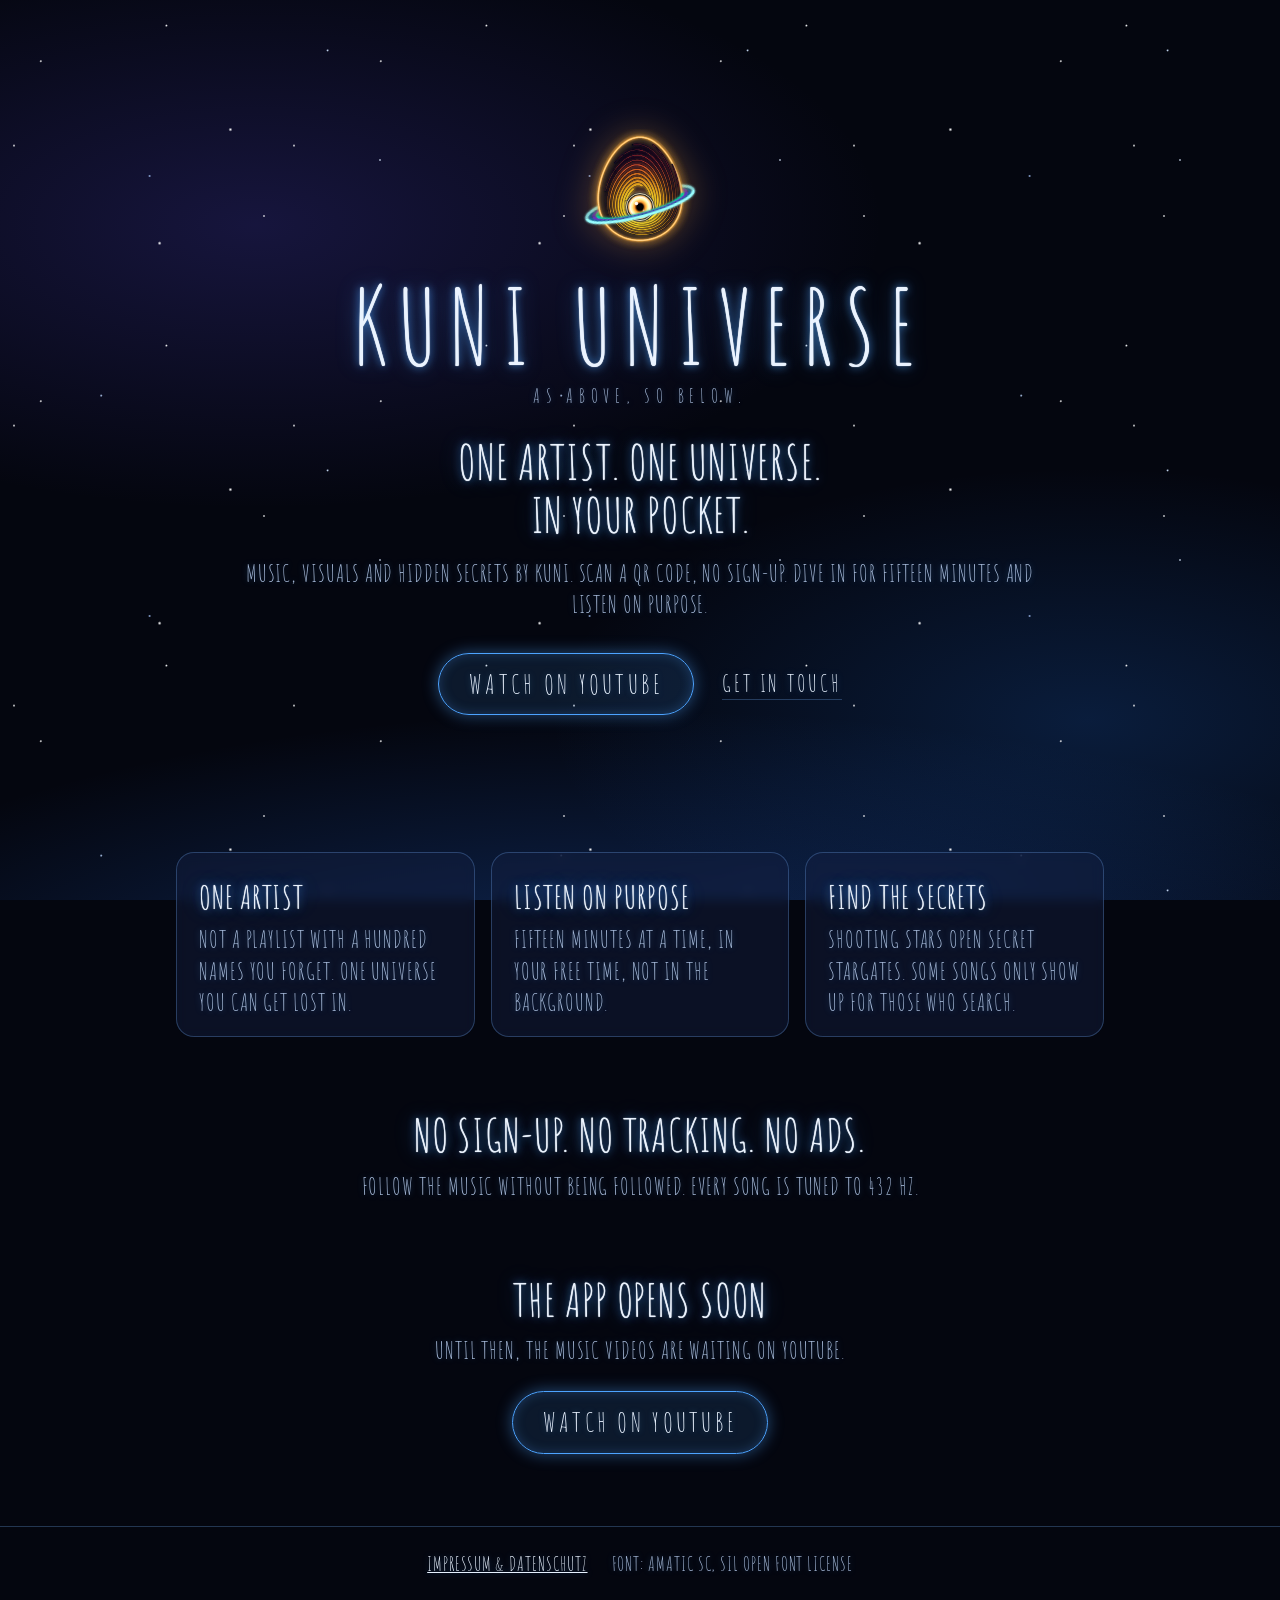
==== index.html @ 6fb6143b "Add the kuni universe landing page with imprint and privacy notice Static page in English with a You" ====
<!doctype html>
<html lang="en">
<head>
  <meta charset="utf-8">
  <meta name="viewport" content="width=device-width, initial-scale=1">
  <title>KUNI UNIVERSE</title>
  <meta name="description" content="One artist, one universe, in your pocket. Music by kuni. No sign-up, no tracking, no ads.">
  <meta name="theme-color" content="#04060f">
  <link rel="icon" type="image/png" href="img/icon.png">
  <link rel="apple-touch-icon" href="img/icon.png">
  <link rel="stylesheet" href="style.css">
</head>
<body>
  <div class="sky" aria-hidden="true"></div>

  <main>
    <!-- Hero: Logo, Name, Botschaft, Knöpfe -->
    <header class="hero">
      <img class="mark" src="img/kuni-mark.svg" alt="" width="132" height="132">
      <h1>KUNI UNIVERSE</h1>
      <p class="tagline">AS ABOVE, SO BELOW.</p>
      <p class="claim">ONE ARTIST. ONE UNIVERSE.<br>IN YOUR POCKET.</p>
      <p class="lead">Music, visuals and hidden secrets by kuni. Scan a QR code, no sign-up. Dive in for fifteen minutes and listen on purpose.</p>
      <div class="cta">
        <a class="btn" href="https://www.youtube.com/@kuniuniverse" rel="noopener">WATCH ON YOUTUBE</a>
        <a class="link" href="mailto:christopherkunert11@gmail.com?subject=KUNI%20UNIVERSE">GET IN TOUCH</a>
      </div>
    </header>

    <!-- Drei Gründe -->
    <section class="cards" aria-label="Why kuni universe">
      <article class="card">
        <h2>ONE ARTIST</h2>
        <p>Not a playlist with a hundred names you forget. One universe you can get lost in.</p>
      </article>
      <article class="card">
        <h2>LISTEN ON PURPOSE</h2>
        <p>Fifteen minutes at a time, in your free time, not in the background.</p>
      </article>
      <article class="card">
        <h2>FIND THE SECRETS</h2>
        <p>Shooting stars open secret stargates. Some songs only show up for those who search.</p>
      </article>
    </section>

    <!-- Versprechen -->
    <section class="promise">
      <h2>NO SIGN-UP. NO TRACKING. NO ADS.</h2>
      <p>Follow the music without being followed. Every song is tuned to 432 Hz.</p>
    </section>

    <!-- Abschluss mit zweitem CTA -->
    <section class="soon">
      <h2>THE APP OPENS SOON</h2>
      <p>Until then, the music videos are waiting on YouTube.</p>
      <a class="btn" href="https://www.youtube.com/@kuniuniverse" rel="noopener">WATCH ON YOUTUBE</a>
    </section>
  </main>

  <footer>
    <a href="impressum.html">IMPRESSUM &amp; DATENSCHUTZ</a>
    <span>Font: Amatic SC, SIL Open Font License</span>
  </footer>
</body>
</html>
---- style.css ----
/* Schrift: Amatic SC, selbst gehostet (SIL OFL, Lizenz in fonts/) */
@font-face {
  font-family: "Amatic SC";
  src: url("fonts/amatic-sc-latin.woff2") format("woff2");
  font-display: swap;
  unicode-range: U+0000-00FF, U+0131, U+0152-0153, U+02BB-02BC, U+02C6, U+02DA, U+02DC, U+2000-206F, U+20AC, U+2122, U+2191, U+2193, U+2212, U+2215, U+FEFF, U+FFFD;
}
@font-face {
  font-family: "Amatic SC";
  src: url("fonts/amatic-sc-latin-ext.woff2") format("woff2");
  font-display: swap;
  unicode-range: U+0100-02AF, U+0304, U+0308, U+0329, U+1E00-1E9F, U+1EF2-1EFF, U+2020, U+20A0-20AB, U+20AD-20C0, U+2113, U+2C60-2C7F, U+A720-A7FF;
}

/* Farben wie in der App: tiefes Blau, Neon-Blau */
:root {
  --bg: #04060f;
  --ink: #eaf3ff;
  --muted: #a9bddc;
  --neon: #4da3ff;
  --glass: rgba(20, 32, 64, 0.45);
  --line: rgba(120, 180, 255, 0.28);
  --glow: 0 0 1px #fff, 0 0 8px rgba(77, 163, 255, 0.85), 0 0 22px rgba(77, 163, 255, 0.45);
}

* { box-sizing: border-box; }

html { background: var(--bg); }

body {
  margin: 0;
  min-height: 100vh;
  /* durchsichtig, sonst verdeckt der Body den Sternenhimmel */
  background: transparent;
  color: var(--ink);
  font-family: "Amatic SC", "Arial Narrow", sans-serif;
  font-size: 1.45rem;
  line-height: 1.35;
  text-transform: uppercase;
  letter-spacing: 0.04em;
  text-shadow: 0 0 6px rgba(77, 163, 255, 0.35);
  -webkit-font-smoothing: antialiased;
}

/* Sternenhimmel nur aus Verläufen, kein Bild */
.sky {
  position: fixed;
  inset: 0;
  z-index: -1;
  background:
    radial-gradient(1.5px 1.5px at 12% 18%, #fff, transparent),
    radial-gradient(1.5px 1.5px at 78% 12%, #cfe3ff, transparent),
    radial-gradient(2px 2px at 42% 64%, #fff, transparent),
    radial-gradient(1.5px 1.5px at 88% 72%, #fff, transparent),
    radial-gradient(1.5px 1.5px at 22% 86%, #bcd6ff, transparent),
    radial-gradient(2px 2px at 64% 36%, #fff, transparent),
    radial-gradient(1.5px 1.5px at 5% 52%, #fff, transparent),
    radial-gradient(1.5px 1.5px at 95% 40%, #dbe9ff, transparent),
    radial-gradient(1.5px 1.5px at 52% 8%, #fff, transparent),
    radial-gradient(1.5px 1.5px at 34% 40%, #a8c8ff, transparent),
    radial-gradient(ellipse 70% 45% at 20% 25%, rgba(70, 60, 180, 0.28), transparent 70%),
    radial-gradient(ellipse 60% 40% at 85% 80%, rgba(30, 110, 220, 0.22), transparent 70%),
    radial-gradient(ellipse 120% 60% at 50% 115%, rgba(40, 120, 255, 0.35), transparent 60%),
    var(--bg);
  background-size: 340px 340px, 420px 420px, 380px 380px, 300px 300px, 460px 460px, 360px 360px, 280px 280px, 400px 400px, 320px 320px, 440px 440px, 100% 100%, 100% 100%, 100% 100%, 100% 100%;
}

main {
  max-width: 960px;
  margin: 0 auto;
  padding: 0 16px;
}

h1, h2 { font-weight: 400; margin: 0; text-shadow: var(--glow); }

/* Hero */
.hero {
  min-height: min(92vh, 860px);
  display: flex;
  flex-direction: column;
  align-items: center;
  justify-content: center;
  text-align: center;
  padding: 48px 0 32px;
}
.mark {
  width: 132px;
  height: 132px;
  filter: drop-shadow(0 0 18px rgba(255, 170, 60, 0.35));
  animation: float 7s ease-in-out infinite;
}
h1 {
  font-size: clamp(3.2rem, 15vw, 6.5rem);
  line-height: 1;
  letter-spacing: 0.12em;
  margin-top: 12px;
}
.tagline { color: var(--muted); margin: 6px 0 28px; letter-spacing: 0.3em; font-size: 1.2rem; }
.claim { font-size: clamp(2rem, 8vw, 3rem); line-height: 1.1; margin: 0 0 16px; text-shadow: var(--glow); }
.lead { max-width: 34em; color: var(--muted); margin: 0 0 32px; }

.cta { display: flex; flex-wrap: wrap; gap: 14px 28px; align-items: center; justify-content: center; }
.btn {
  display: inline-block;
  padding: 12px 30px;
  border: 1px solid var(--neon);
  border-radius: 999px;
  color: var(--ink);
  text-decoration: none;
  font-size: 1.7rem;
  letter-spacing: 0.12em;
  background: rgba(77, 163, 255, 0.12);
  box-shadow: 0 0 16px rgba(77, 163, 255, 0.45), inset 0 0 12px rgba(77, 163, 255, 0.25);
  transition: background 0.2s, box-shadow 0.2s;
}
.btn:hover, .btn:focus-visible {
  background: rgba(77, 163, 255, 0.28);
  box-shadow: 0 0 28px rgba(77, 163, 255, 0.75), inset 0 0 14px rgba(77, 163, 255, 0.35);
}
.link { color: var(--ink); text-decoration: none; border-bottom: 1px solid var(--line); letter-spacing: 0.12em; }
.link:hover, .link:focus-visible { border-color: var(--neon); }
a:focus-visible { outline: 2px solid var(--neon); outline-offset: 4px; }

/* Drei Karten aus Glas */
.cards {
  display: grid;
  grid-template-columns: repeat(auto-fit, minmax(240px, 1fr));
  gap: 16px;
  margin: 24px 0 72px;
}
.card {
  background: var(--glass);
  border: 1px solid var(--line);
  border-radius: 18px;
  padding: 22px 22px 18px;
  backdrop-filter: blur(6px);
}
.card h2 { font-size: 2rem; margin-bottom: 6px; }
.card p { margin: 0; color: var(--muted); }

.promise, .soon { text-align: center; margin: 0 0 72px; }
.promise h2, .soon h2 { font-size: clamp(2rem, 7vw, 2.8rem); line-height: 1.15; margin-bottom: 10px; }
.promise p, .soon p { color: var(--muted); margin: 0 0 24px; }

footer {
  display: flex;
  flex-wrap: wrap;
  gap: 8px 24px;
  justify-content: center;
  padding: 24px 16px 40px;
  border-top: 1px solid var(--line);
  font-size: 1.2rem;
  color: var(--muted);
}
footer a { color: var(--ink); }

@keyframes float {
  0%, 100% { transform: translateY(0); }
  50% { transform: translateY(-8px); }
}
@media (prefers-reduced-motion: reduce) {
  .mark { animation: none; }
}

/* Rechtstexte: gut lesbare Normalschrift statt Amatic */
.legal {
  max-width: 720px;
  margin: 0 auto;
  padding: 40px 16px 56px;
  font-family: system-ui, "Segoe UI", Roboto, sans-serif;
  font-size: 1rem;
  line-height: 1.6;
  text-transform: none;
  letter-spacing: 0;
  text-shadow: none;
}
.legal h1 { font-family: "Amatic SC", sans-serif; font-size: 3rem; letter-spacing: 0.08em; text-transform: uppercase; }
.legal h2 { font-family: "Amatic SC", sans-serif; font-size: 2rem; letter-spacing: 0.06em; text-transform: uppercase; margin-top: 32px; }
.legal a { color: var(--neon); }
.legal .back { font-family: "Amatic SC", sans-serif; font-size: 1.5rem; text-transform: uppercase; letter-spacing: 0.1em; color: var(--ink); text-decoration: none; }
.legal .note { color: var(--muted); font-size: 0.9rem; }
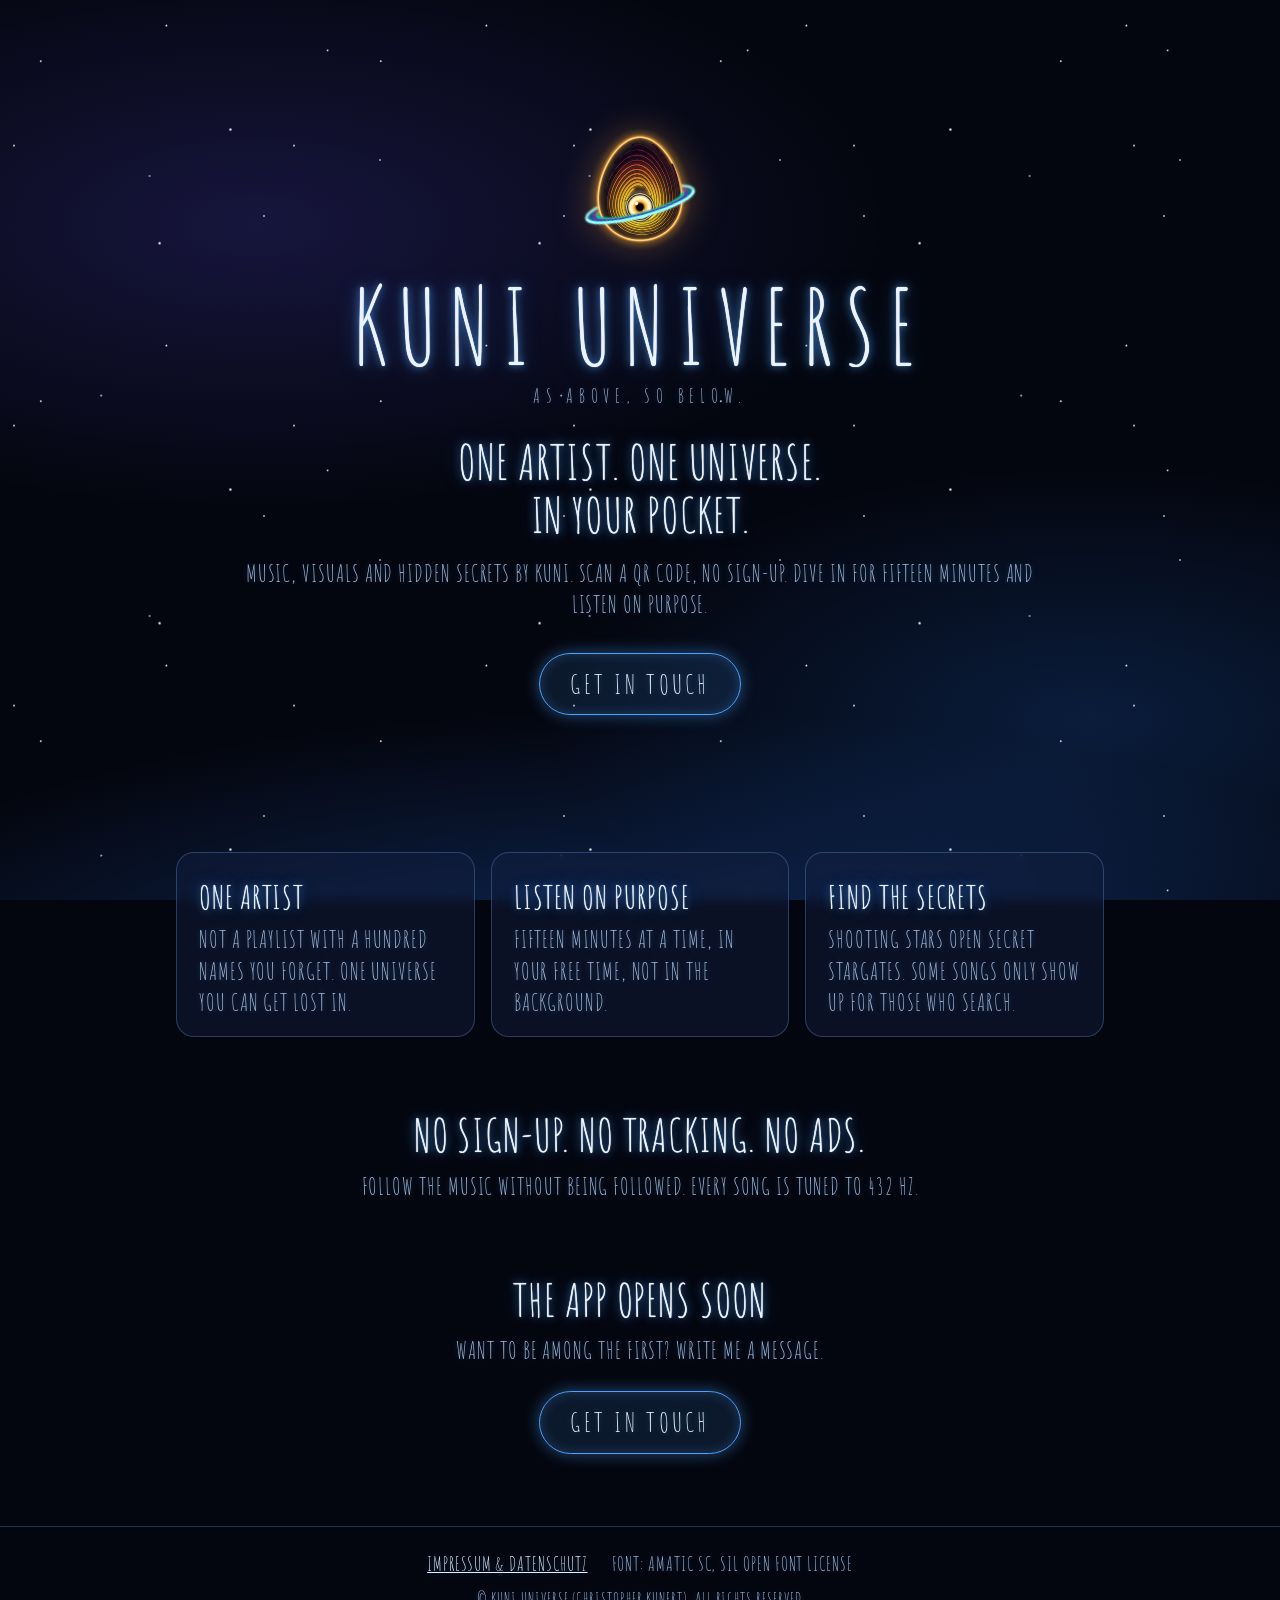
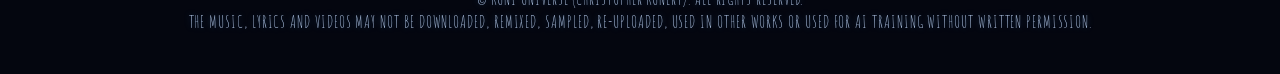
==== commit 272c8171: "Remove all YouTube links, add the rights notice to footer and imprint Co-Authored-By: Claude Opus 5." ====
--- a/index.html
+++ b/index.html
@@ -22,8 +22,7 @@
       <p class="claim">ONE ARTIST. ONE UNIVERSE.<br>IN YOUR POCKET.</p>
       <p class="lead">Music, visuals and hidden secrets by kuni. Scan a QR code, no sign-up. Dive in for fifteen minutes and listen on purpose.</p>
       <div class="cta">
-        <a class="btn" href="https://www.youtube.com/@kuniuniverse" rel="noopener">WATCH ON YOUTUBE</a>
-        <a class="link" href="mailto:christopherkunert11@gmail.com?subject=KUNI%20UNIVERSE">GET IN TOUCH</a>
+        <a class="btn" href="mailto:christopherkunert11@gmail.com?subject=KUNI%20UNIVERSE">GET IN TOUCH</a>
       </div>
     </header>
 
@@ -52,14 +51,16 @@
     <!-- Abschluss mit zweitem CTA -->
     <section class="soon">
       <h2>THE APP OPENS SOON</h2>
-      <p>Until then, the music videos are waiting on YouTube.</p>
-      <a class="btn" href="https://www.youtube.com/@kuniuniverse" rel="noopener">WATCH ON YOUTUBE</a>
+      <p>Want to be among the first? Write me a message.</p>
+      <a class="btn" href="mailto:christopherkunert11@gmail.com?subject=KUNI%20UNIVERSE">GET IN TOUCH</a>
     </section>
   </main>
 
   <footer>
     <a href="impressum.html">IMPRESSUM &amp; DATENSCHUTZ</a>
     <span>Font: Amatic SC, SIL Open Font License</span>
+    <p class="rights">© kuni universe (Christopher Kunert). All rights reserved.<br>
+    The music, lyrics and videos may not be downloaded, remixed, sampled, re-uploaded, used in other works or used for AI training without written permission.</p>
   </footer>
 </body>
 </html>
--- a/style.css
+++ b/style.css
@@ -153,6 +153,8 @@
   color: var(--muted);
 }
 footer a { color: var(--ink); }
+/* Rechte-Hinweis: eigene Zeile unter den Links */
+footer .rights { flex: 0 0 100%; margin: 4px 0 0; text-align: center; text-wrap: balance; font-size: 1.05rem; }
 
 @keyframes float {
   0%, 100% { transform: translateY(0); }
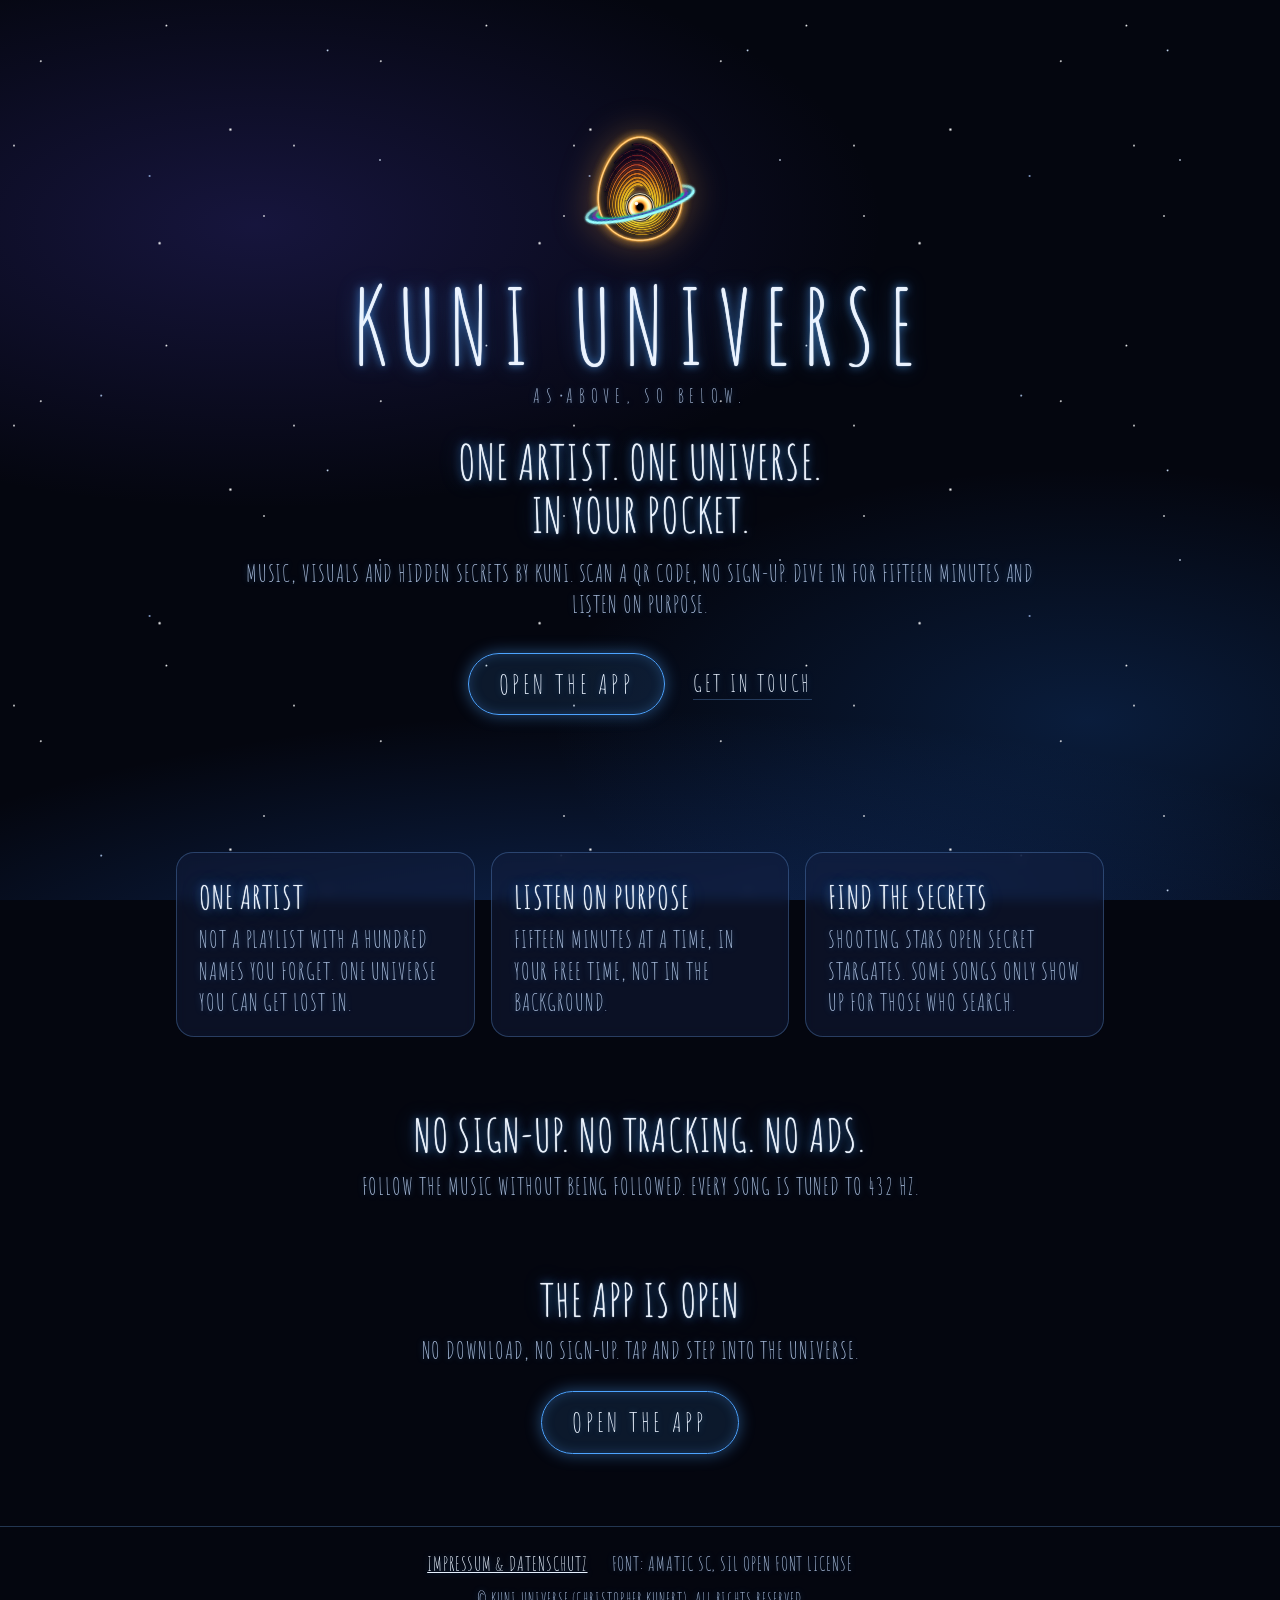
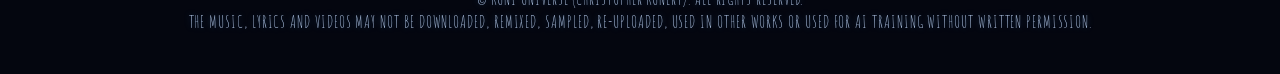
==== commit 978d638c: "Link the live app from the landing page and the one-pager Co-Authored-By: Claude Opus 5.5 <noreply@a" ====
--- a/index.html
+++ b/index.html
@@ -22,7 +22,8 @@
       <p class="claim">ONE ARTIST. ONE UNIVERSE.<br>IN YOUR POCKET.</p>
       <p class="lead">Music, visuals and hidden secrets by kuni. Scan a QR code, no sign-up. Dive in for fifteen minutes and listen on purpose.</p>
       <div class="cta">
-        <a class="btn" href="mailto:christopherkunert11@gmail.com?subject=KUNI%20UNIVERSE">GET IN TOUCH</a>
+        <a class="btn" href="https://kuni-universe.vercel.app">OPEN THE APP</a>
+        <a class="link" href="mailto:christopherkunert11@gmail.com?subject=KUNI%20UNIVERSE">GET IN TOUCH</a>
       </div>
     </header>
 
@@ -50,9 +51,9 @@
 
     <!-- Abschluss mit zweitem CTA -->
     <section class="soon">
-      <h2>THE APP OPENS SOON</h2>
-      <p>Want to be among the first? Write me a message.</p>
-      <a class="btn" href="mailto:christopherkunert11@gmail.com?subject=KUNI%20UNIVERSE">GET IN TOUCH</a>
+      <h2>THE APP IS OPEN</h2>
+      <p>No download, no sign-up. Tap and step into the universe.</p>
+      <a class="btn" href="https://kuni-universe.vercel.app">OPEN THE APP</a>
     </section>
   </main>
 
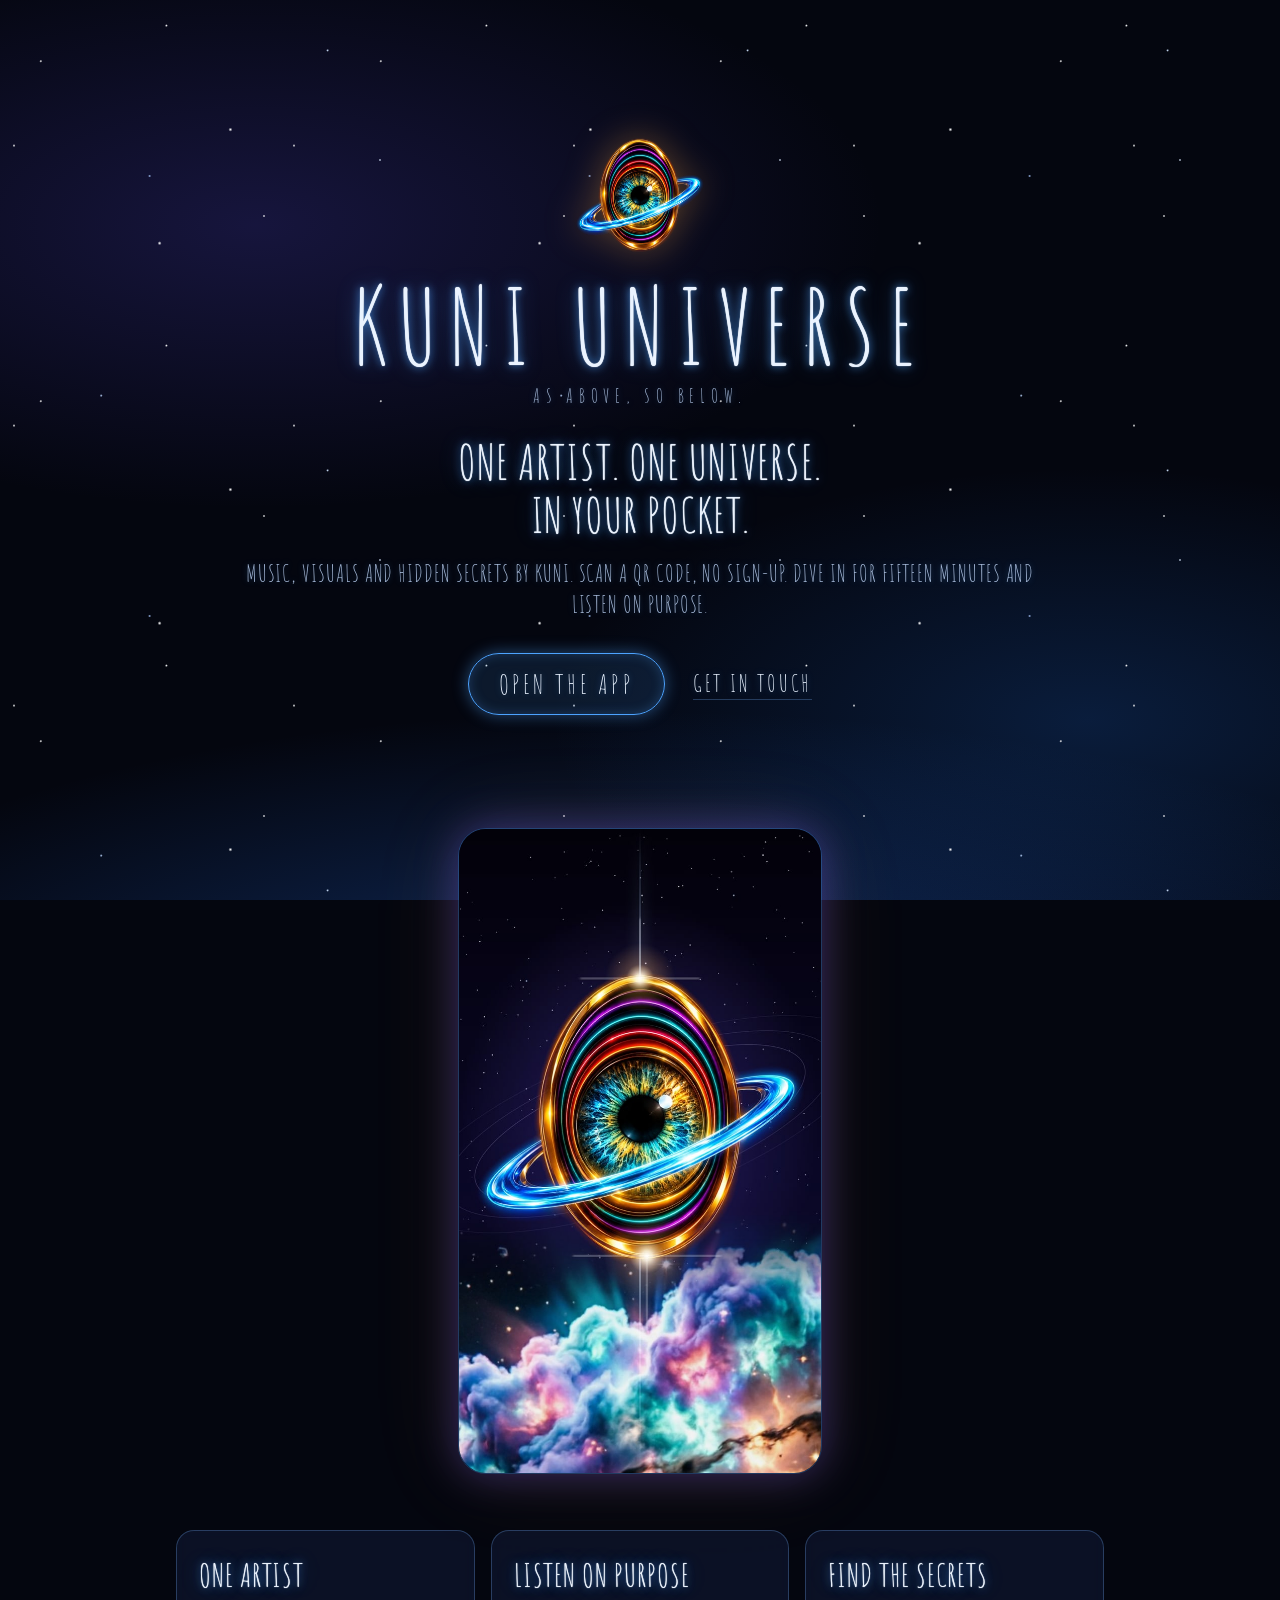
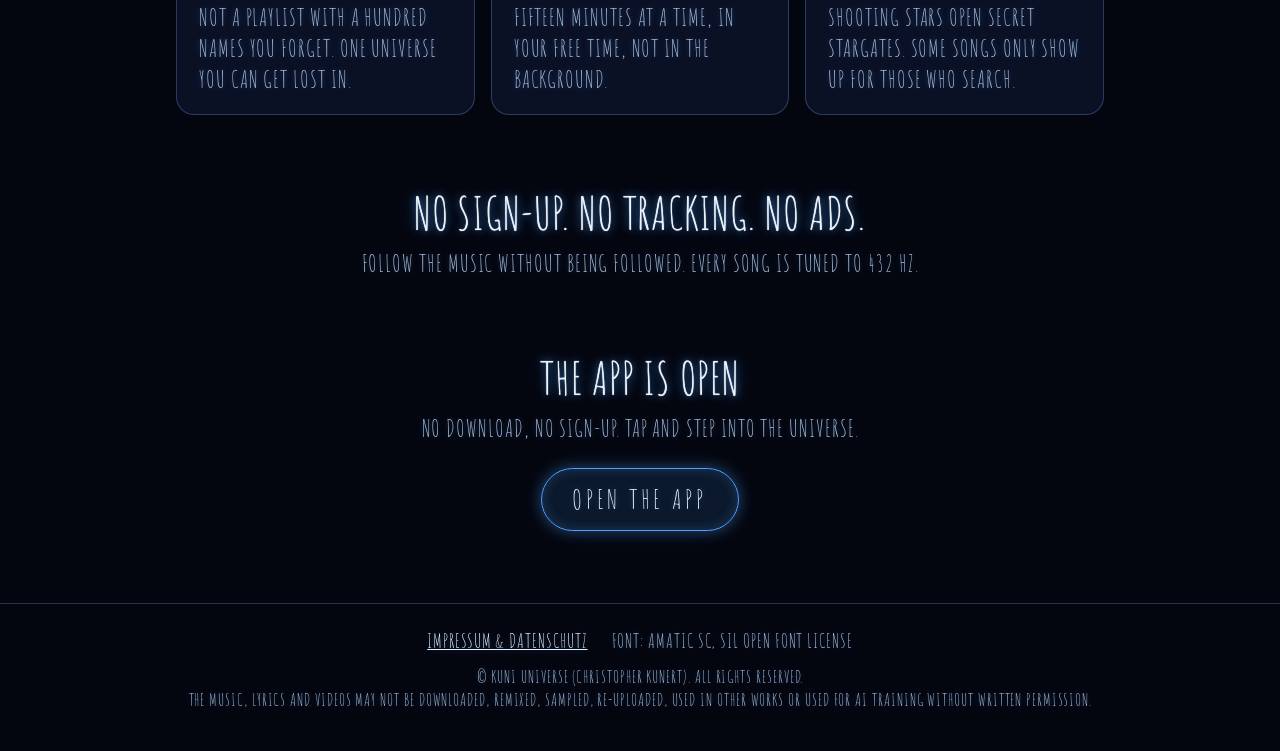
==== commit b421e044: "Show Kuni's new eye egg logo and the light pillar image - Hero and one-pager use the eye egg (img/au" ====
--- a/index.html
+++ b/index.html
@@ -6,6 +6,16 @@
   <title>KUNI UNIVERSE</title>
   <meta name="description" content="One artist, one universe, in your pocket. Music by kuni. No sign-up, no tracking, no ads.">
   <meta name="theme-color" content="#04060f">
+  <!-- Vorschau beim Teilen (WhatsApp, Telegram, Instagram): Kunis Lichtsäule quer, 31.10.2026 -->
+  <meta property="og:type" content="website">
+  <meta property="og:url" content="https://christopherkunert11.github.io/kuni-universe-landing/">
+  <meta property="og:title" content="KUNI UNIVERSE">
+  <meta property="og:description" content="One artist, one universe, in your pocket. Music by kuni. No sign-up, no tracking, no ads.">
+  <meta property="og:image" content="https://christopherkunert11.github.io/kuni-universe-landing/img/vorschau.jpg">
+  <meta property="og:image:width" content="1200">
+  <meta property="og:image:height" content="630">
+  <meta property="og:image:alt" content="A golden egg with a blue eye and a light-blue ring, floating in a starry sky above pastel clouds">
+  <meta name="twitter:card" content="summary_large_image">
   <link rel="icon" type="image/png" href="img/icon.png">
   <link rel="apple-touch-icon" href="img/icon.png">
   <link rel="stylesheet" href="style.css">
@@ -16,7 +26,7 @@
   <main>
     <!-- Hero: Logo, Name, Botschaft, Knöpfe -->
     <header class="hero">
-      <img class="mark" src="img/kuni-mark.svg" alt="" width="132" height="132">
+      <img class="mark" src="img/auge-ei.png" alt="" width="132" height="132">
       <h1>KUNI UNIVERSE</h1>
       <p class="tagline">AS ABOVE, SO BELOW.</p>
       <p class="claim">ONE ARTIST. ONE UNIVERSE.<br>IN YOUR POCKET.</p>
@@ -26,6 +36,11 @@
         <a class="link" href="mailto:christopherkunert11@gmail.com?subject=KUNI%20UNIVERSE">GET IN TOUCH</a>
       </div>
     </header>
+
+    <!-- Lichtsäule: Kunis Auge-Ei im Handyformat (31.10.2026) -->
+    <figure class="showcase">
+      <img src="img/lichtsaeule.jpg" alt="The golden egg with the blue eye floating in a starry sky above pastel clouds" width="720" height="1280" loading="lazy">
+    </figure>
 
     <!-- Drei Gründe -->
     <section class="cards" aria-label="Why kuni universe">
--- a/style.css
+++ b/style.css
@@ -99,6 +99,17 @@
 .claim { font-size: clamp(2rem, 8vw, 3rem); line-height: 1.1; margin: 0 0 16px; text-shadow: var(--glow); }
 .lead { max-width: 34em; color: var(--muted); margin: 0 0 32px; }
 
+/* Lichtsäule: großes Bild im Handyformat unter dem Hero */
+.showcase { max-width: 380px; margin: 0 auto 56px; padding: 0 8px; }
+.showcase img {
+  display: block;
+  width: 100%;
+  height: auto;
+  border-radius: 28px;
+  border: 1px solid rgba(90, 162, 255, 0.35);
+  box-shadow: 0 0 40px rgba(122, 92, 255, 0.35), 0 0 90px rgba(255, 170, 60, 0.12);
+}
+
 .cta { display: flex; flex-wrap: wrap; gap: 14px 28px; align-items: center; justify-content: center; }
 .btn {
   display: inline-block;
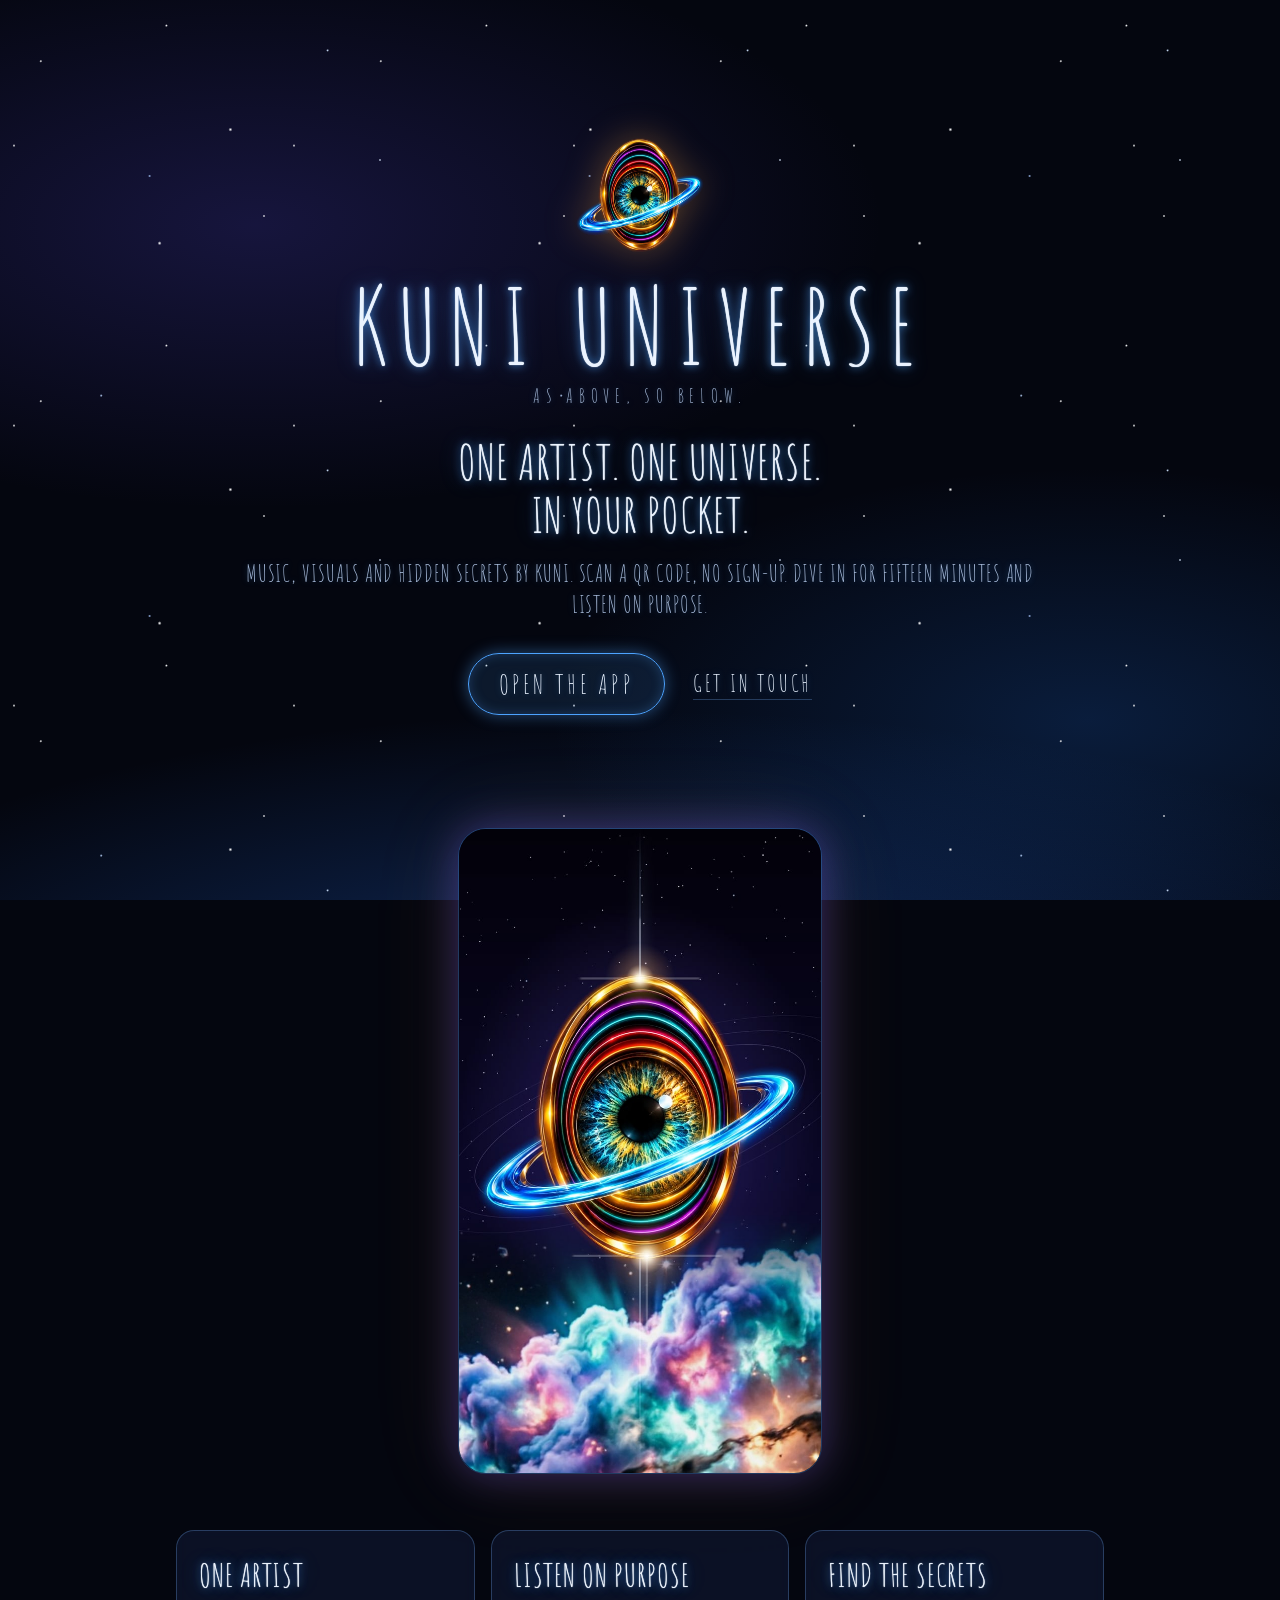
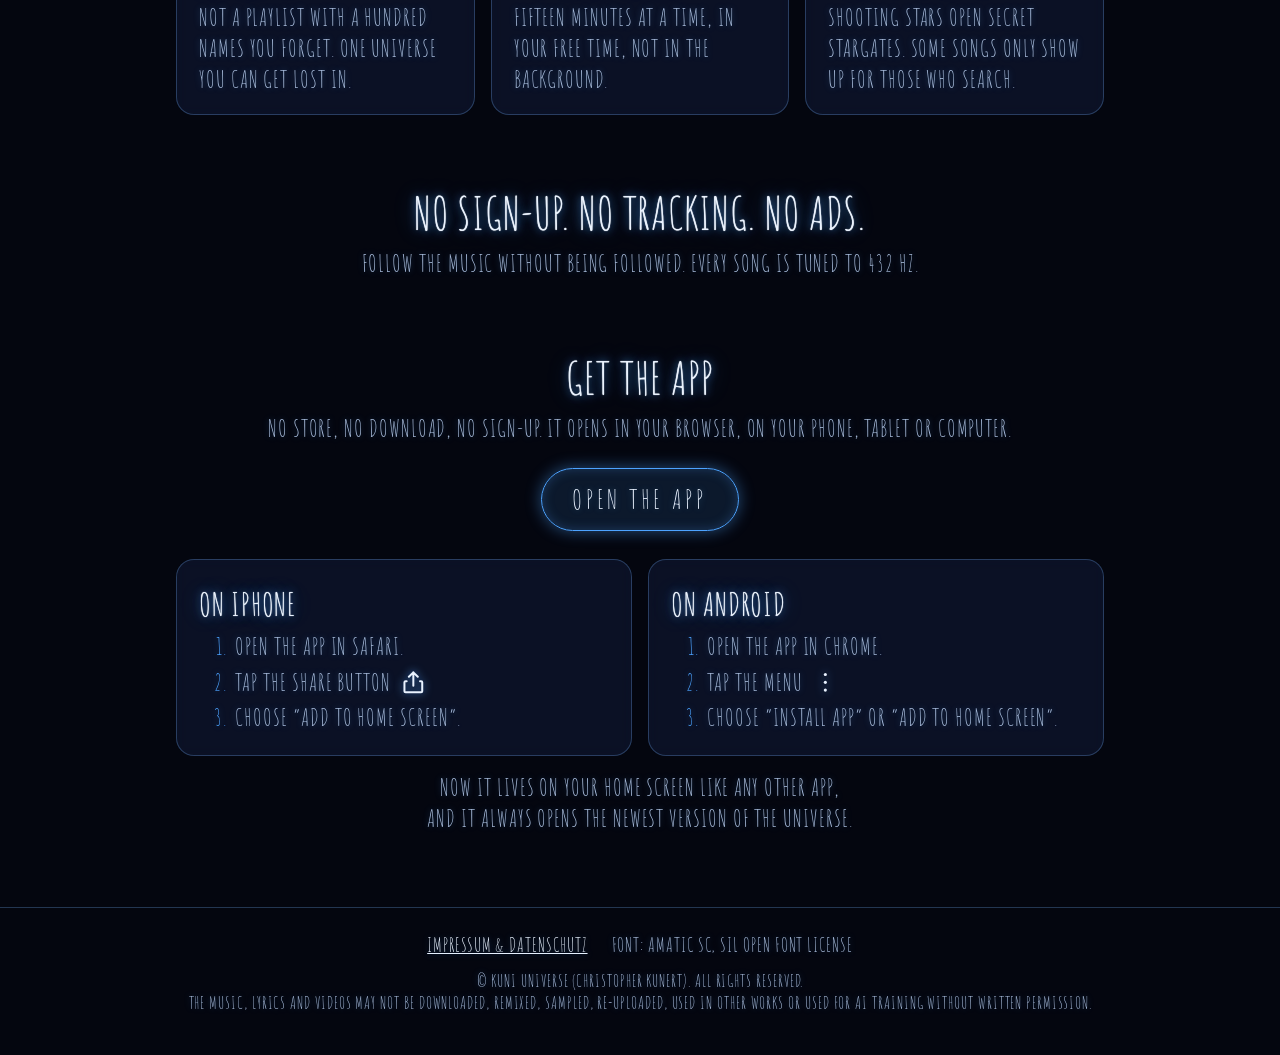
==== commit d08da97b: "Show how to get the app and put it on the home screen The end of the landing page is now "Get the ap" ====
--- a/index.html
+++ b/index.html
@@ -64,12 +64,36 @@
       <p>Follow the music without being followed. Every song is tuned to 432 Hz.</p>
     </section>
 
-    <!-- Abschluss mit zweitem CTA -->
-    <section class="soon">
-      <h2>THE APP IS OPEN</h2>
-      <p>No download, no sign-up. Tap and step into the universe.</p>
+    <!-- Abschluss: so kommt die App aufs Handy (ohne Store, 01.11.2026); Link zum Teilen: …/#get-the-app -->
+    <section class="soon" id="get-the-app">
+      <h2>GET THE APP</h2>
+      <p>No store, no download, no sign-up. It opens in your browser, on your phone, tablet or computer.</p>
       <a class="btn" href="https://kuni-universe.vercel.app">OPEN THE APP</a>
     </section>
+
+    <section class="cards install" aria-label="Put the app on your home screen">
+      <article class="card">
+        <h2>ON IPHONE</h2>
+        <ol>
+          <li>Open the app in Safari.</li>
+          <li>Tap the share button
+            <svg class="glyph" viewBox="0 0 24 24" aria-hidden="true"><path d="M12 3v12M8 7l4-4 4 4M6 11H5a1 1 0 0 0-1 1v8a1 1 0 0 0 1 1h14a1 1 0 0 0 1-1v-8a1 1 0 0 0-1-1h-1"/></svg>
+          </li>
+          <li>Choose “Add to Home Screen”.</li>
+        </ol>
+      </article>
+      <article class="card">
+        <h2>ON ANDROID</h2>
+        <ol>
+          <li>Open the app in Chrome.</li>
+          <li>Tap the menu
+            <svg class="glyph" viewBox="0 0 24 24" aria-hidden="true"><circle cx="12" cy="5" r="1.4"/><circle cx="12" cy="12" r="1.4"/><circle cx="12" cy="19" r="1.4"/></svg>
+          </li>
+          <li>Choose “Install app” or “Add to Home screen”.</li>
+        </ol>
+      </article>
+    </section>
+    <p class="install-note">Now it lives on your home screen like any other app, and it always opens the newest version of the universe.</p>
   </main>
 
   <footer>
--- a/style.css
+++ b/style.css
@@ -150,6 +150,28 @@
 .card p { margin: 0; color: var(--muted); }
 
 .promise, .soon { text-align: center; margin: 0 0 72px; }
+/* „Get the app“: Knopf darüber, die zwei Anleitungen direkt darunter */
+.soon { margin-bottom: 28px; }
+
+/* Anleitung fürs Handy: zwei Glas-Karten mit nummerierten Schritten */
+.install { margin: 0 0 16px; }
+.install ol { margin: 0; padding-left: 1.4em; color: var(--muted); }
+.install li { margin: 4px 0; padding-left: 4px; }
+.install li::marker { color: var(--neon); }
+.glyph {
+  width: 1.15em;
+  height: 1.15em;
+  vertical-align: -0.2em;
+  margin-left: 4px;
+  fill: none;
+  stroke: var(--ink);
+  stroke-width: 1.8;
+  stroke-linecap: round;
+  stroke-linejoin: round;
+  filter: drop-shadow(0 0 4px rgba(77, 163, 255, 0.8));
+}
+.glyph circle { fill: var(--ink); stroke: none; }
+.install-note { text-align: center; color: var(--muted); max-width: 34em; margin: 0 auto 72px; text-wrap: balance; }
 .promise h2, .soon h2 { font-size: clamp(2rem, 7vw, 2.8rem); line-height: 1.15; margin-bottom: 10px; }
 .promise p, .soon p { color: var(--muted); margin: 0 0 24px; }
 
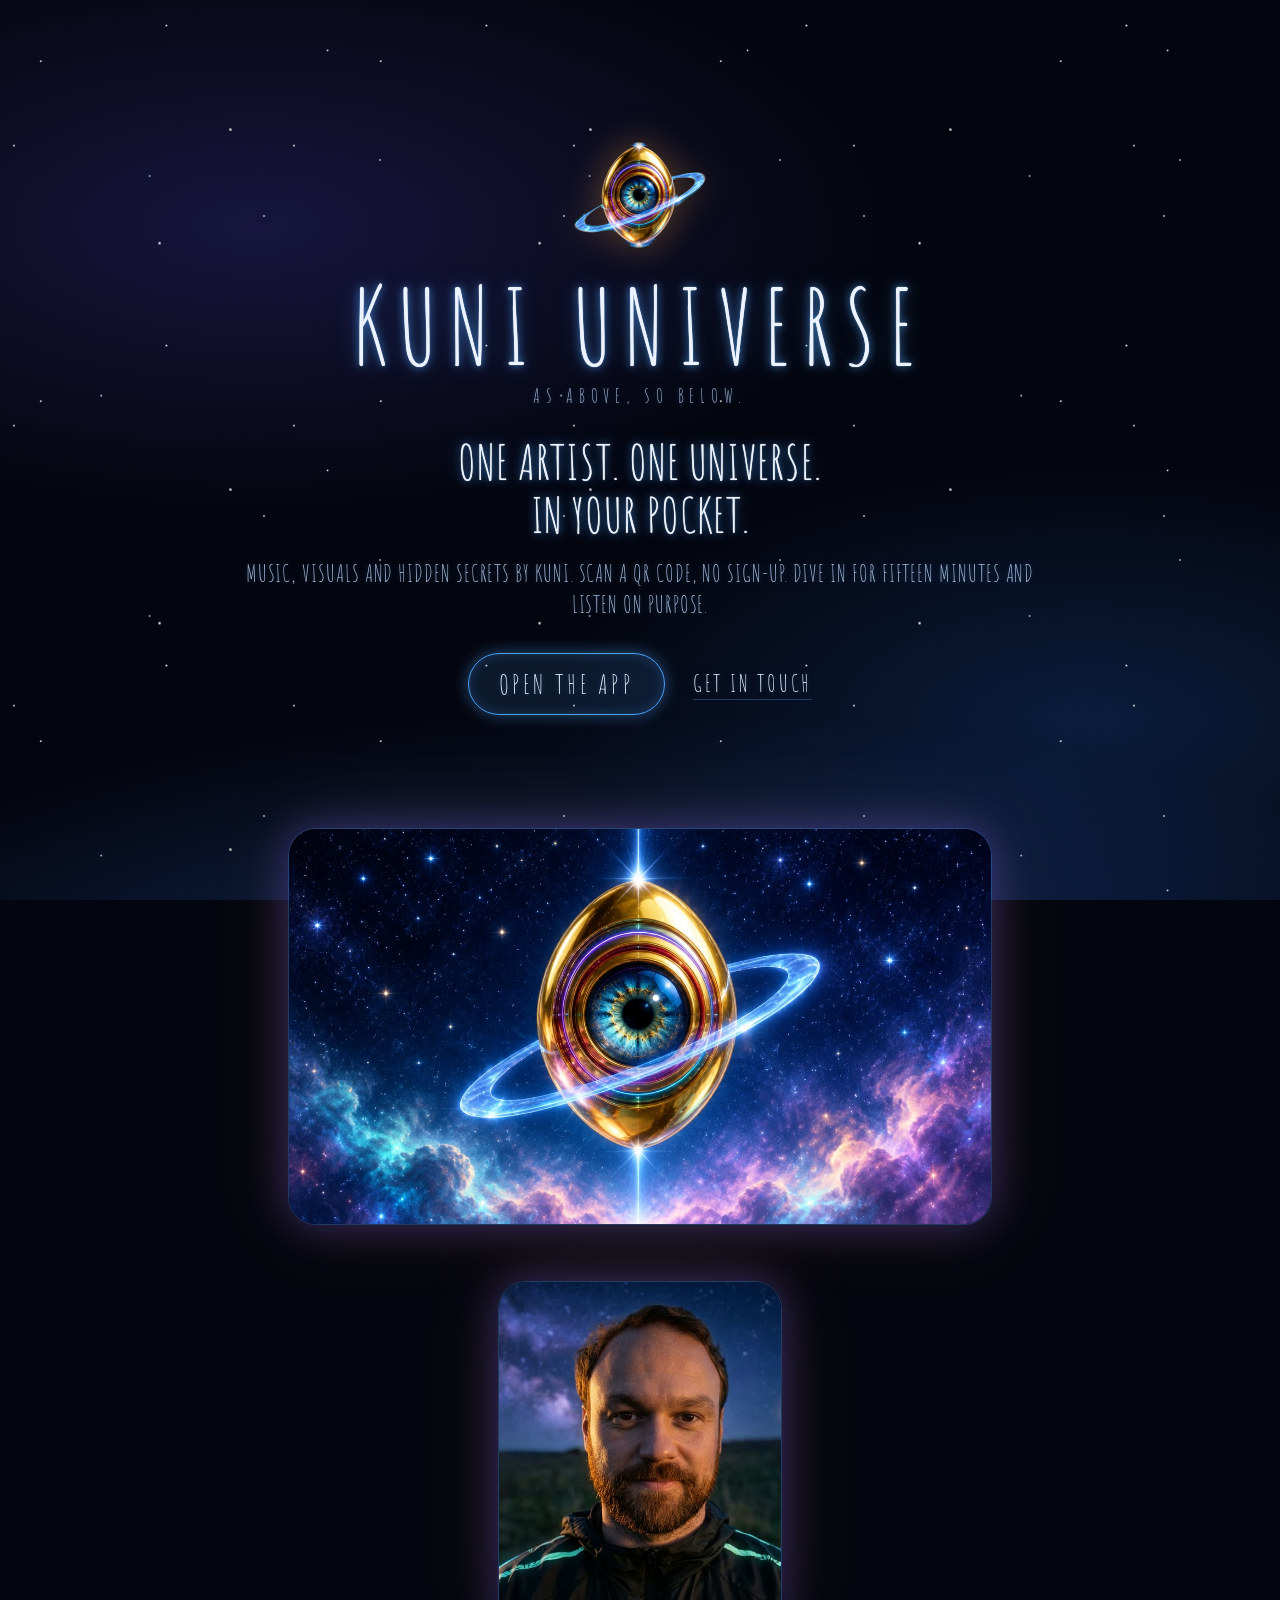
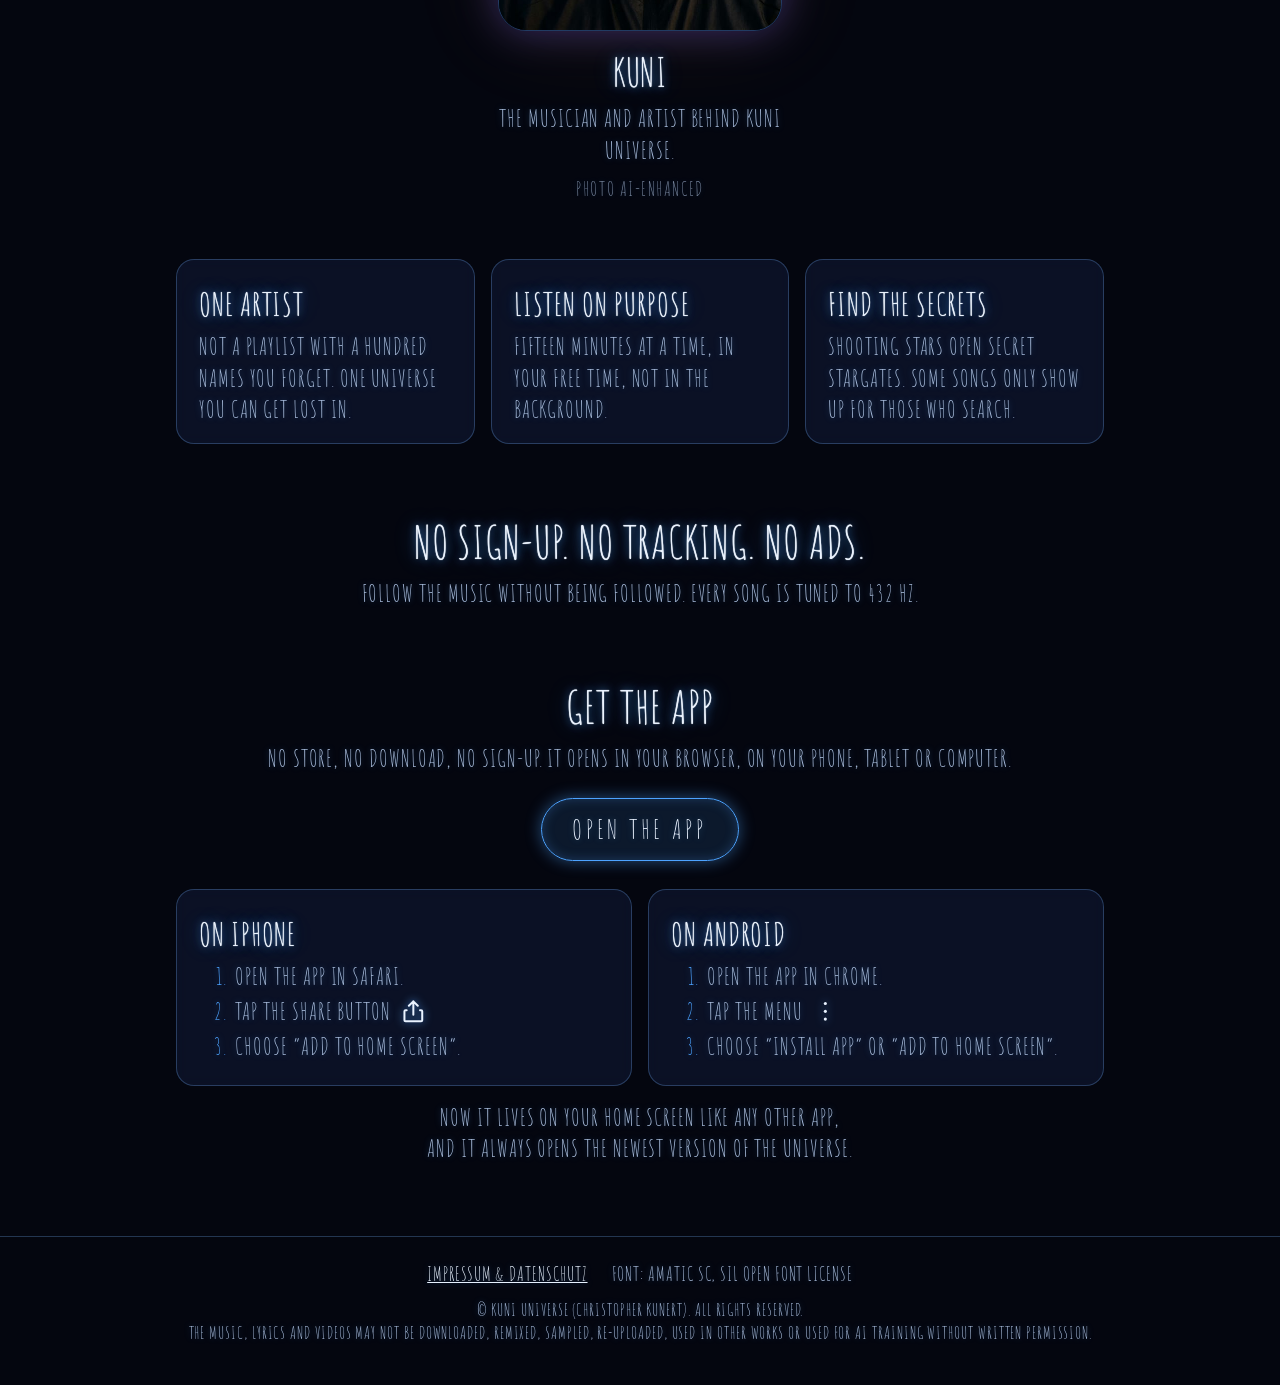
==== commit f19a3089: "The new eye egg everywhere, and Kuni himself on the page Kuni's decision of 7 Nov: the new egg repla" ====
--- a/index.html
+++ b/index.html
@@ -6,7 +6,8 @@
   <title>KUNI UNIVERSE</title>
   <meta name="description" content="One artist, one universe, in your pocket. Music by kuni. No sign-up, no tracking, no ads.">
   <meta name="theme-color" content="#04060f">
-  <!-- Vorschau beim Teilen (WhatsApp, Telegram, Instagram): Kunis Lichtsäule quer, 31.10.2026 -->
+  <!-- Vorschau beim Teilen (WhatsApp, Telegram, Instagram): seit 07.11.2026 das neue Auge-Ei auf dem Sternenhimmel
+       (Kunis Entscheidung, überall das neue Ei); alle Logo-Bilder in img/ schreibt `npm run brand` in der App -->
   <meta property="og:type" content="website">
   <meta property="og:url" content="https://christopherkunert11.github.io/kuni-universe-landing/">
   <meta property="og:title" content="KUNI UNIVERSE">
@@ -14,10 +15,10 @@
   <meta property="og:image" content="https://christopherkunert11.github.io/kuni-universe-landing/img/vorschau.jpg">
   <meta property="og:image:width" content="1200">
   <meta property="og:image:height" content="630">
-  <meta property="og:image:alt" content="A golden egg with a blue eye and a light-blue ring, floating in a starry sky above pastel clouds">
+  <meta property="og:image:alt" content="A golden egg with a blue eye and an ice-blue glass ring, floating in a starry night sky above violet nebula clouds">
   <meta name="twitter:card" content="summary_large_image">
   <link rel="icon" type="image/png" href="img/icon.png">
-  <link rel="apple-touch-icon" href="img/icon.png">
+  <link rel="apple-touch-icon" href="img/apple-touch-icon.png">
   <link rel="stylesheet" href="style.css">
 </head>
 <body>
@@ -37,9 +38,20 @@
       </div>
     </header>
 
-    <!-- Lichtsäule: Kunis Auge-Ei im Handyformat (31.10.2026) -->
+    <!-- Großes Bild: das neue Auge-Ei auf dem Sternenhimmel (seit 07.11.2026, vorher die Lichtsäule mit dem alten Ei) -->
     <figure class="showcase">
-      <img src="img/lichtsaeule.jpg" alt="The golden egg with the blue eye floating in a starry sky above pastel clouds" width="720" height="1280" loading="lazy">
+      <img src="img/auge-ei-sterne.jpg" alt="The golden egg with the blue eye and an ice-blue glass ring, floating in a starry night sky above violet nebula clouds" width="1280" height="720" loading="lazy">
+    </figure>
+
+    <!-- Kuni selbst (Kunis Wunsch vom 07.11.2026): sein Foto aus dem Lebenslauf, mit PixVerse unter den Sternenhimmel
+         gesetzt, darum der Hinweis „AI-enhanced“ (KI offen nennen); ohne Ortsdaten und andere Angaben in der Datei -->
+    <figure class="artist">
+      <img src="img/kuni.jpg" alt="kuni, portrait under a starry night sky" width="560" height="692" loading="lazy">
+      <figcaption>
+        <h2>KUNI</h2>
+        <p>The musician and artist behind kuni universe.</p>
+        <small>Photo AI-enhanced</small>
+      </figcaption>
     </figure>
 
     <!-- Drei Gründe -->
--- a/style.css
+++ b/style.css
@@ -99,8 +99,9 @@
 .claim { font-size: clamp(2rem, 8vw, 3rem); line-height: 1.1; margin: 0 0 16px; text-shadow: var(--glow); }
 .lead { max-width: 34em; color: var(--muted); margin: 0 0 32px; }
 
-/* Lichtsäule: großes Bild im Handyformat unter dem Hero */
-.showcase { max-width: 380px; margin: 0 auto 56px; padding: 0 8px; }
+/* Großes Bild unter dem Hero: seit 07.11.2026 das neue Auge-Ei auf dem Sternenhimmel im Querformat
+   (vorher die Lichtsäule im Handyformat, 380 px breit) */
+.showcase { max-width: 720px; margin: 0 auto 56px; padding: 0 8px; }
 .showcase img {
   display: block;
   width: 100%;
@@ -109,6 +110,21 @@
   border: 1px solid rgba(90, 162, 255, 0.35);
   box-shadow: 0 0 40px rgba(122, 92, 255, 0.35), 0 0 90px rgba(255, 170, 60, 0.12);
 }
+
+/* Kuni selbst (seit 07.11.2026): sein Foto im selben Neon-Rahmen wie das große Bild, darunter Name und ein Satz */
+.artist { max-width: 300px; margin: 0 auto 56px; padding: 0 8px; text-align: center; }
+.artist img {
+  display: block;
+  width: 100%;
+  height: auto;
+  border-radius: 28px;
+  border: 1px solid rgba(90, 162, 255, 0.35);
+  box-shadow: 0 0 40px rgba(122, 92, 255, 0.35), 0 0 90px rgba(255, 170, 60, 0.12);
+}
+.artist figcaption { margin-top: 16px; }
+.artist h2 { font-size: 2.4rem; margin: 0 0 4px; }
+.artist p { margin: 0 0 6px; color: var(--muted); }
+.artist small { color: var(--muted); opacity: 0.7; letter-spacing: 0.08em; }
 
 .cta { display: flex; flex-wrap: wrap; gap: 14px 28px; align-items: center; justify-content: center; }
 .btn {
